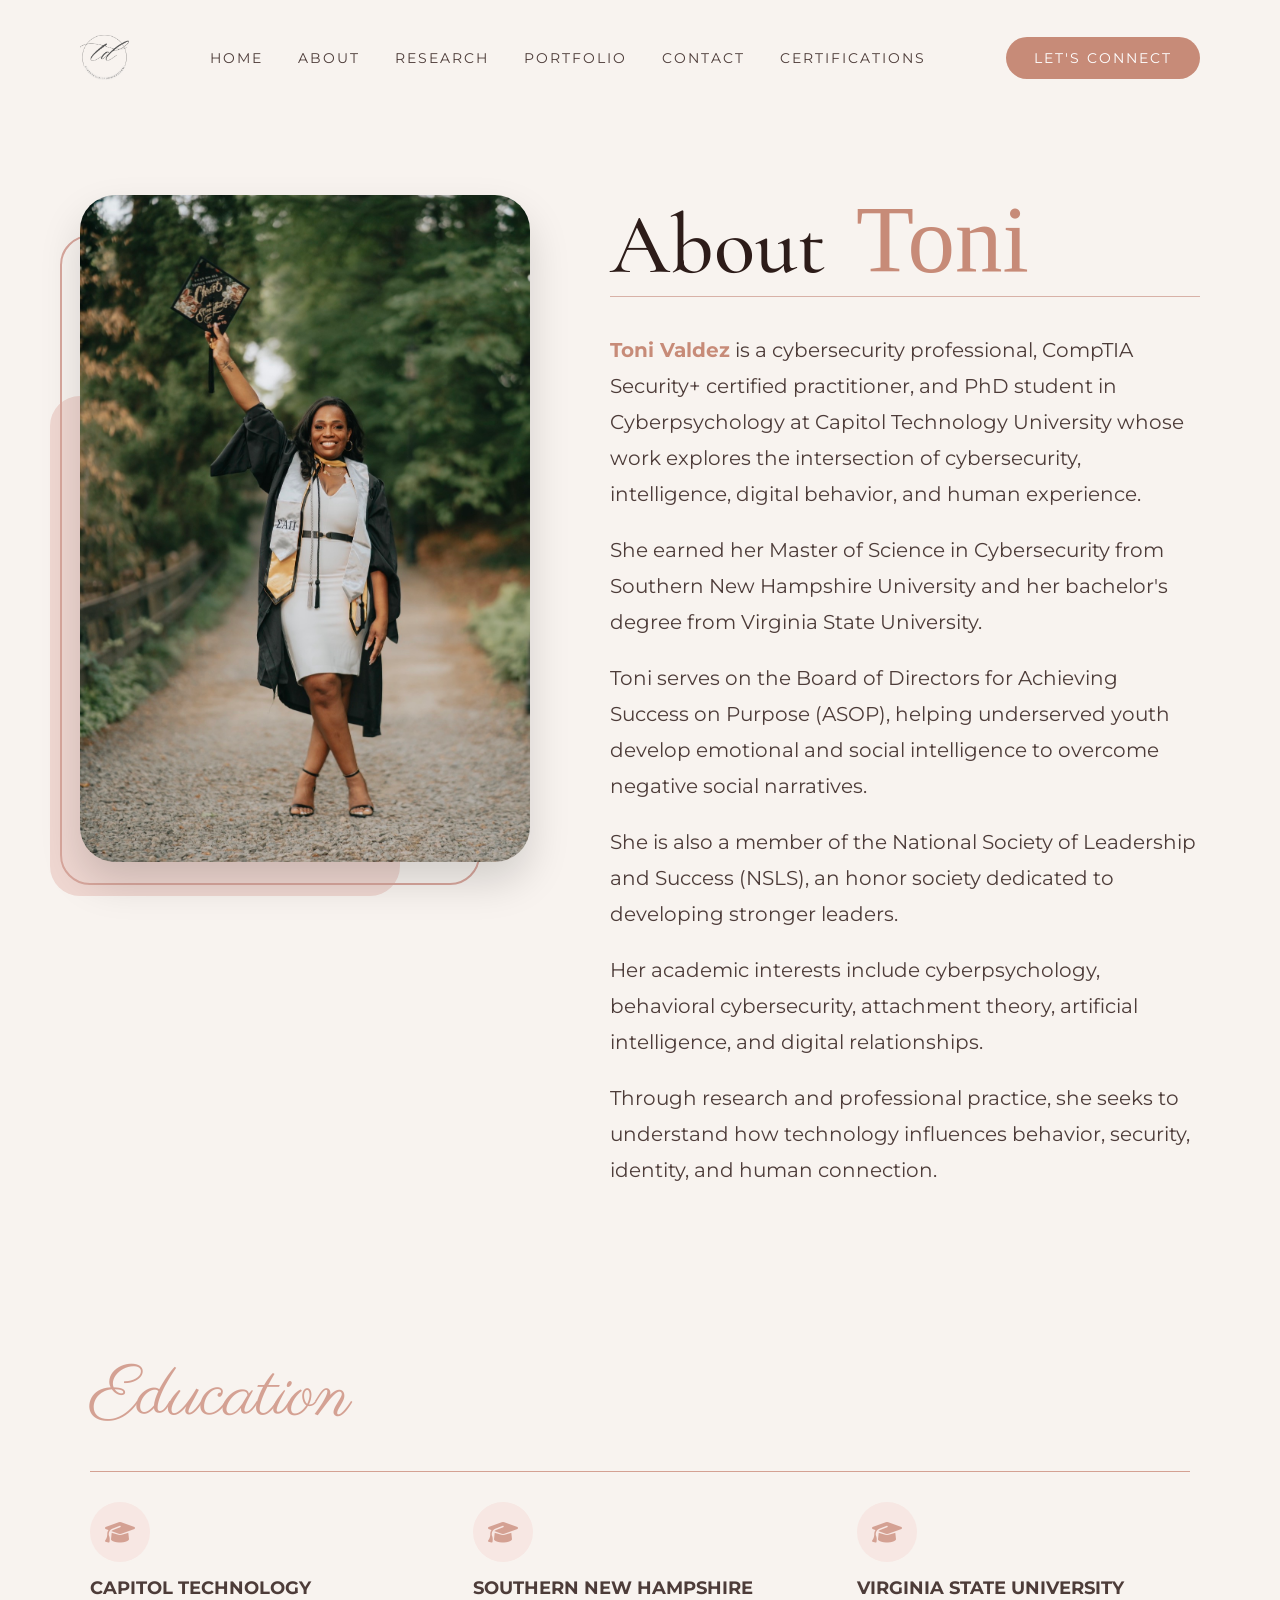
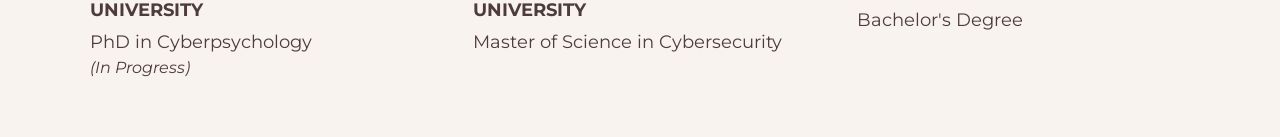
==== about.html @ 63607f55 "Add analytics to all pages" ====
<!DOCTYPE html>
<html lang="en">

<head>
    <!-- Google tag (gtag.js) -->
<script async src="https://www.googletagmanager.com/gtag/js?id=G-BZV366V9QW"></script>
<script>
  window.dataLayer = window.dataLayer || [];
  function gtag(){dataLayer.push(arguments);}
  gtag('js', new Date());

  gtag('config', 'G-BZV366V9QW');
</script>
    <meta charset="UTF-8">
    <meta name="viewport" content="width=device-width, initial-scale=1.0">
    <title>About | Toni Danielle</title>

    <link rel="stylesheet" href="style.css">

    <link rel="preconnect" href="https://fonts.googleapis.com">
    <link rel="preconnect" href="https://fonts.gstatic.com" crossorigin>

    <link href="https://fonts.googleapis.com/css2?family=Allura&display=swap" rel="stylesheet">

    <link rel="stylesheet"
        href="https://cdnjs.cloudflare.com/ajax/libs/font-awesome/6.5.1/css/all.min.css">
<link href="https://fonts.googleapis.com/css2?family=Parisienne&display=swap" rel="stylesheet">
</head>

<body>

<nav>

 <div class="logo">
    <a href="index.html">
        <img src="images/logo-transparent.png"
             alt="Toni Danielle Logo">
    </a>
</div>

    <ul>
        <li><a href="index.html">HOME</a></li>
        <li><a href="about.html" class="active">ABOUT</a></li>
        <li><a href="research.html">RESEARCH</a></li>
        <li><a href="portfolio.html">PORTFOLIO</a></li>
        <li><a href="contact.html">CONTACT</a></li>
        <li><a href="certifications.html">CERTIFICATIONS</a></li>
    </ul>

    <a href="contact.html" class="connect-btn">
    Let's Connect
</a>
</nav>

<section class="about-page">

    <div class="about-image">

        <div class="pink-box"></div>
        <div class="outline-box"></div>

        <img src="images/graduation.jpg" alt="Toni Valdez">

    </div>

    <div class="about-content">

        <h1>
            About <span>Toni</span>
        </h1>

        <div class="title-line"></div>

        <p>
            <strong>Toni Valdez</strong> is a cybersecurity professional,
            CompTIA Security+ certified practitioner, and PhD student in
            Cyberpsychology at Capitol Technology University whose work
            explores the intersection of cybersecurity, intelligence,
            digital behavior, and human experience.
        </p>

        <p>
            She earned her Master of Science in Cybersecurity from Southern
            New Hampshire University and her bachelor's degree from
            Virginia State University.
        </p>

        <p>
            Toni serves on the Board of Directors for Achieving Success on
            Purpose (ASOP), helping underserved youth develop emotional and
            social intelligence to overcome negative social narratives.
        </p>

        <p>
            She is also a member of the National Society of Leadership and
            Success (NSLS), an honor society dedicated to developing
            stronger leaders.
        </p>

        <p>
            Her academic interests include cyberpsychology, behavioral
            cybersecurity, attachment theory, artificial intelligence,
            and digital relationships.
        </p>

                <p>
            Through research and professional practice, she seeks to
            understand how technology influences behavior, security,
            identity, and human connection.
        </p>

    </div>

</section>

<section class="education-section">

    <h3>Education</h3>

    <div class="education">

        <div class="school">

            <div class="school-icon">
                <i class="fas fa-graduation-cap"></i>
            </div>

            <h4>CAPITOL TECHNOLOGY UNIVERSITY</h4>

            <p>PhD in Cyberpsychology</p>

            <span><em>(In Progress)</em></span>

        </div>

        <div class="school">

            <div class="school-icon">
                <i class="fas fa-graduation-cap"></i>
            </div>

            <h4>SOUTHERN NEW HAMPSHIRE UNIVERSITY</h4>

            <p>Master of Science in Cybersecurity</p>

        </div>

        <div class="school">

            <div class="school-icon">
                <i class="fas fa-graduation-cap"></i>
            </div>

            <h4>VIRGINIA STATE UNIVERSITY</h4>

            <p>Bachelor's Degree</p>

        </div>

    </div>

</section>

</body>
</html>
---- style.css ----
@import url('https://fonts.googleapis.com/css2?family=Cormorant+Garamond:wght@400;500;600&family=Montserrat:wght@300;400;500&family=Parisienne&display=swap');

* {
    margin: 0;
    padding: 0;
    box-sizing: border-box;
}

body {
    background: #f8f3ef;
    color: #4d3c39;
    font-family: 'Montserrat', sans-serif;
}

/* ---------- NAVIGATION ---------- */

nav {
    display: flex;
    justify-content: space-between;
    align-items: center;
    padding: 35px 80px;
}

nav ul {
    display: flex;
    list-style: none;
    gap: 35px;
}

nav a {
    text-decoration: none;
    color: #4d3c39;
    text-transform: uppercase;
    letter-spacing: 2px;
    font-size: 14px;
}

nav a:hover {
    color: #c78b78;
}

.connect-btn {
    display: inline-block;
    padding: 12px 28px;
    background-color: #c78b78;
    color: white;
    text-decoration: none;
    border-radius: 30px;
    font-family: 'Montserrat', sans-serif;
    transition: 0.3s ease;
}

.connect-btn:hover {
    background-color: #b47463;
}

/* ---------- HOME PAGE ---------- */

.hero {
    display: flex;
    align-items: center;
    justify-content: space-between;
    padding: 50px 80px;
    min-height: 80vh;
}

.left {
    width: 50%;
}

h1 {
    font-family: 'Cormorant Garamond', serif;
    font-size: 65px;
    line-height: .95;
    color: #c78b78;
    margin-bottom: 20px;
}

.line {
    width: 140px;
    height: 2px;
    background: #c78b78;
    margin: 30px 0;
}

.tagline {
    font-size: 19px;
    line-height: 1.6;
    max-width: 500px;
}

.left h2 {
    font-family: 'Parisienne', cursive;
    font-size: 40px;
    color: #c78b78;
    margin-top: 40px;
}

.left span {
    display: block;
    margin-top: 10px;
    text-transform: uppercase;
    letter-spacing: 3px;
    color: #c78b78;
    font-size: 14px;
}

.buttons {
    margin-top: 40px;
    display: flex;
    gap: 20px;
}

.primary-btn {
    display: inline-block;
    padding: 15px 35px;
    border-radius: 40px;
    background: #c78b78;
    color: white;
    text-decoration: none;
}

.secondary-btn {
    display: inline-block;
    padding: 15px 35px;
    border: 1px solid #c78b78;
    color: #c78b78;
    border-radius: 40px;
    text-decoration: none;
}

.right {
    position: relative;
}

.circle {
    position: absolute;
    width: 450px;
    height: 450px;
    background: #edd9d1;
    border-radius: 50%;
    right: -20px;
    top: 40px;
    z-index: -1;
}

.right img {
    width: 380px;
    border-radius: 25px;
}

/* ---------- INTERIOR PAGES ---------- */

.page {
    max-width: 1200px;
    margin: auto;
    padding: 80px;
}

/* ---------- ABOUT ---------- */

.about-page {
    max-width: 1400px;
    margin: auto;
    padding: 80px;
    display: flex;
    gap: 80px;
    align-items: flex-start;
}

.about-image {
    position: relative;
    width: 450px;
}

.about-image img {
    width: 100%;
    border-radius: 35px;
    position: relative;
    z-index: 3;
    box-shadow: 0 20px 40px rgba(0,0,0,.15);
}

.pink-box {
    position: absolute;
    width: 350px;
    height: 500px;
    background: #efd7d1;
    left: -30px;
    bottom: -30px;
    border-radius: 30px;
    z-index: 1;
}

.outline-box {
    position: absolute;
    width: 420px;
    height: 650px;
    border: 2px solid #d8a79d;
    left: -20px;
    top: 40px;
    border-radius: 30px;
    z-index: 2;
}

.about-content {
    flex: 1;
}

.about-content h1 {
    font-family: 'Cormorant Garamond', serif;
    font-size: 85px;
    font-weight: 500;
    color: #2d1c19;
    margin-bottom: 10px;
}

.about-content h1 span {
    font-family: 'Great Vibes', cursive;
    color: #c78b78;
    font-size: 95px;
    font-weight: normal;
    margin-left: 10px;
}

.title-line {
    width: 100%;
    height: 1px;
    background: #d8b1a7;
    margin-bottom: 35px;
}

.about-content p {
    font-size: 20px;
    line-height: 1.8;
    margin-bottom: 20px;
}

.about-content strong {
    color: #c78b78;
}

.about-content h3 {
    margin-top: 50px;
    color: #c78b78;
    font-family: 'Parisienne', cursive;
    font-size: 50px;
    font-weight: normal;
}

.education-section {
    max-width: 1200px;
    margin: 60px auto;
    padding: 0 50px;
    box-sizing: border-box;
}

.education-section h3 {
    font-family: 'Parisienne', cursive;
    font-size: 72px;
    color: #d4a193;
    font-weight: 400;
    margin-bottom: 25px;
}

.education {
    display: flex;
    justify-content: space-between;
    gap: 50px;
    border-top: 1px solid #d4a193;
    padding-top: 30px;
}

.school {
    flex: 1;
}

.school-icon {
    width: 60px;
    height: 60px;
    border-radius: 50%;
    background: #f7e7e3;
    display: flex;
    align-items: center;
    justify-content: center;
    color: #d4a193;
    font-size: 24px;
    margin-bottom: 15px;
}
.school {
    flex: 1;
}

.school h4 {
    font-size: 18px;
    margin-bottom: 10px;
}

.school p {
    font-size: 18px;
    margin-bottom: 5px;
}

.school span {
    font-style: italic;
}

/* ---------- RESEARCH ---------- */

.card-grid {
    display: grid;
    grid-template-columns: repeat(2, 1fr);
    gap: 30px;
    margin-top: 50px;
}

.card {
    background: white;
    border-radius: 25px;
    padding: 40px;
    box-shadow: 0 10px 25px rgba(0,0,0,.08);
}

.card h3 {
    color: #c78b78;
    margin-bottom: 15px;
}/* CONTACT PAGE */

.contact-page {
    max-width: 1300px;
    margin: auto;
    padding: 80px;
    display: flex;
    gap: 80px;
    align-items: center;
}

.contact-left {
    flex: 1;
}

.contact-left h1 {
    font-family: 'Cormorant Garamond', serif;
    font-size: 80px;
    color: #2d1c19;
}

.contact-left h1 span {
    font-family: 'Great Vibes', cursive;
    color: #c78b78;
    font-size: 95px;
    font-weight: normal;
}

.contact-left p {
    font-size: 20px;
    line-height: 1.8;
    margin-bottom: 25px;
}

.contact-card {
    background: white;
    padding: 30px;
    border-radius: 25px;
    margin-top: 25px;
    box-shadow: 0 10px 25px rgba(0,0,0,.08);
}

.contact-card h3 {
    color: #c78b78;
    margin-bottom: 15px;
    font-size: 24px;
}

.contact-card p {
    margin-bottom: 10px;
}

.contact-right {
    flex: 1;
}

.contact-box {
    background: #efd7d1;
    padding: 60px;
    border-radius: 35px;
}

.contact-box h2 {
    font-family: 'Great Vibes', cursive;
    color: #7d5c53;
    font-size: 60px;
    margin-bottom: 20px;
}

.contact-box p {
    font-size: 22px;
    line-height: 1.8;
}.contact-card a {
    text-decoration: none;
    color: #c78b78;
    font-weight: 500;
    transition: 0.3s;
}

.contact-card a:hover {
    color: #8b5e52;
}/* PORTFOLIO PAGE */

.portfolio-page {
    max-width: 1300px;
    margin: auto;
    padding: 80px;
}

.portfolio-page h1 {
    font-family: 'Cormorant Garamond', serif;
    font-size: 80px;
    color: #2d1c19;
}

.portfolio-page h1 span {
    font-family: 'Great Vibes', cursive;
    color: #c78b78;
    font-size: 95px;
    font-weight: normal;
}

.portfolio-intro {
    font-size: 22px;
    margin-bottom: 50px;
    line-height: 1.8;
}

.portfolio-grid {
    display: grid;
    grid-template-columns: repeat(2, 1fr);
    gap: 30px;
}

.portfolio-card {
    background: white;
    padding: 40px;
    border-radius: 30px;
    box-shadow: 0 10px 25px rgba(0,0,0,.08);
}

.portfolio-card h3 {
    color: #c78b78;
    margin-bottom: 15px;
    font-size: 28px;
}

.portfolio-card p {
    line-height: 1.7;
}

.portfolio-card a {
    color: #c78b78;
    text-decoration: none;
    font-weight: 500;
}/* RESEARCH PAGE */

.research-page {
    max-width: 1300px;
    margin: auto;
    padding: 80px;
}

.research-page h1 {
    font-family: 'Cormorant Garamond', serif;
    font-size: 80px;
    color: #2d1c19;
}

.research-page h1 span {
    font-family: 'Great Vibes', cursive;
    color: #c78b78;
    font-size: 95px;
    font-weight: normal;
}

.research-intro {
    font-size: 22px;
    line-height: 1.8;
    margin-bottom: 50px;
}

.research-grid {
    display: grid;
    grid-template-columns: repeat(2, 1fr);
    gap: 30px;
}

.research-card {
    background: white;
    padding: 40px;
    border-radius: 30px;
    box-shadow: 0 10px 25px rgba(0,0,0,.08);
}

.research-card h3 {
    color: #c78b78;
    font-size: 28px;
    margin-bottom: 15px;
}

.research-card p {
    line-height: 1.7;
}
/* ---------- MOBILE RESPONSIVE ---------- */

@media screen and (max-width: 768px) {

    nav {
        flex-direction: column;
        gap: 20px;
        padding: 20px;
    }

    nav ul {
        flex-direction: column;
        gap: 15px;
        text-align: center;
    }

    .hero {
        flex-direction: column;
        text-align: center;
        align-items: center;
        padding: 40px 20px;
        min-height: auto;
        gap: 30px;
    }

    .left,
    .right {
        width: 100%;
        max-width: 100%;
    }

    h1 {
        font-size: 55px;
        line-height: 1;
    }

    .tagline {
        font-size: 20px;
    }

    .left h2 {
        font-size: 36px;
    }

    .buttons {
        flex-direction: column;
        align-items: center;
        gap: 15px;
    }

    .circle {
        display: none;
    }

    .right img {
        width: 300px;
        max-width: 90%;
        margin: 0 auto;
        display: block;
    }

    .about-page {
        flex-direction: column;
        gap: 40px;
        padding: 40px 20px;
        text-align: center;
    }

    .about-image {
        width: 100%;
        max-width: 300px;
    }

    .about-image img {
        width: 100%;
    }

    .pink-box,
    .outline-box {
        display: none;
    }

    .about-content h1 {
        font-size: 55px;
    }

    .about-content h1 span {
        font-size: 60px;
    }

    .about-content p {
        font-size: 18px;
        line-height: 1.8;
    }

    .education {
    display: flex;
    justify-content: space-between;
    gap: 40px;
    border-top: 1px solid #d9b3aa;
    padding-top: 30px;
    margin-top: 30px;
}

.school {
    flex: 1;
}

.school h4 {
    font-size: 20px;
    margin-bottom: 15px;
    color: #3d2a28;
}

.school p {
    margin-bottom: 10px;
}

.school-icon {
    width: 55px;
    height: 55px;
    border-radius: 50%;
    background: #f4dfd8;
    display: flex;
    align-items: center;
    justify-content: center;
    color: #c98f81;
    font-size: 24px;
    margin-bottom: 20px;
}

    .research-page,
    .portfolio-page,
    .contact-page {
        padding: 40px 20px;
    }

    .research-page h1,
    .portfolio-page h1,
    .contact-left h1 {
        font-size: 55px;
    }

    .research-page h1 span,
    .portfolio-page h1 span,
    .contact-left h1 span {
        font-size: 65px;
    }

    .research-grid,
    .portfolio-grid {
        grid-template-columns: 1fr;
    }

    .contact-page {
        flex-direction: column;
        gap: 40px;
    }

    .contact-box {
        padding: 35px;
    }

    .contact-box h2 {
        font-size: 45px;
    }
}.project-image-card img {
    width: 100%;
    height: 220px;
    object-fit: cover;
    border-radius: 10px;
    margin-bottom: 15px;
}

.project-image-card h3 {
    margin-top: 10px;
}

.project-image-card a {
    display: inline-block;
    margin-top: 15px;
    color: #d4af37;
    text-decoration: none;
    font-weight: 500;
}

.project-image-card a:hover {
    color: white;
}.portfolio-card a {
    display: inline-block;
    margin-top: 15px;
    color: #d4af37;
    text-decoration: none;
    font-weight: 500;
    transition: 0.3s;
}

.portfolio-card a:hover {
    color: white;
}.project-image-card img {
    width: 100%;
    height: 220px;
    object-fit: cover;
    border-radius: 10px;
    margin-bottom: 15px;
    display: block;
    transition: transform 0.3s ease;
}
.project-image-card:hover img {
    transform: scale(1.03);
}

.logo {
    font-family: 'Cormorant Garamond', serif;
    font-size: 42px;
    color: #c78b78;
}

.logo a {
    text-decoration: none;
    color: #2d1c19;
    display: flex;
    align-items: center;
}

.logo a:hover {
    color: #c78b78;
}

.logo img {
    height: 45px;
    width: auto;
    display: block;
}
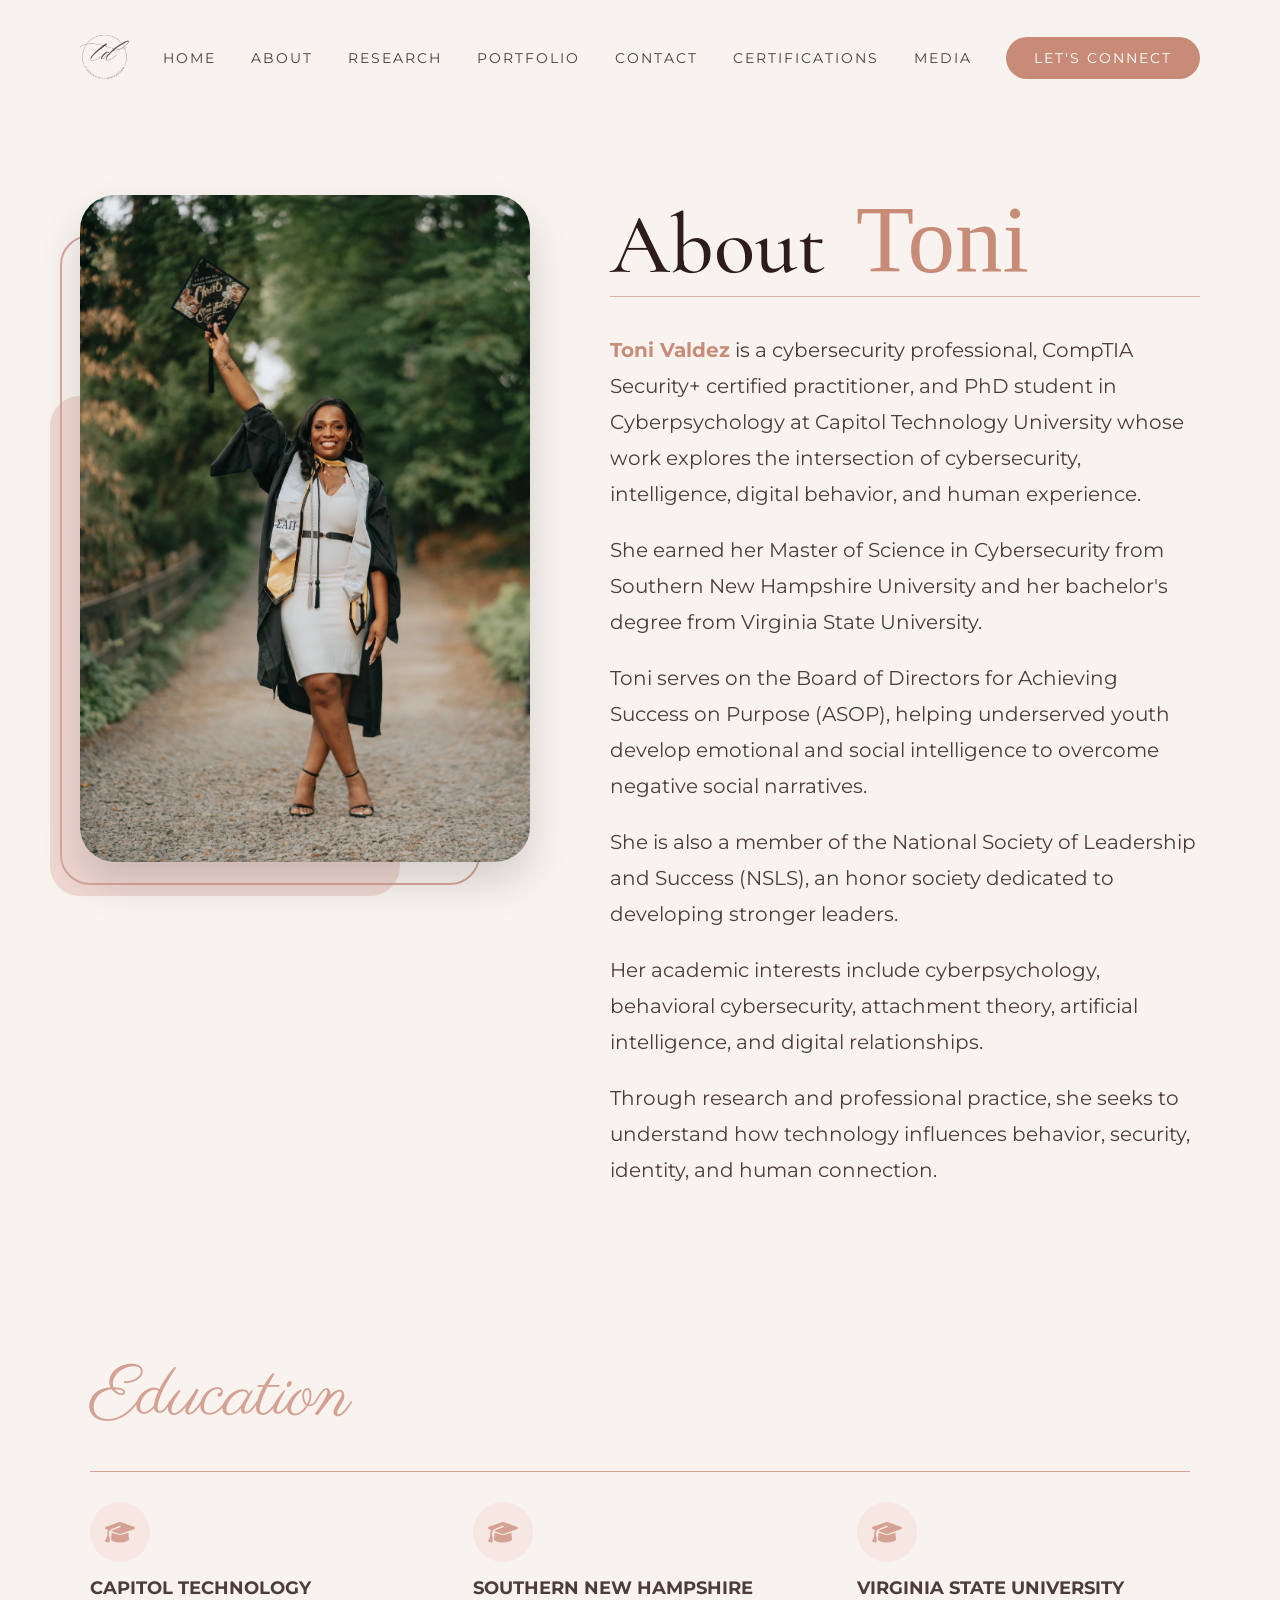
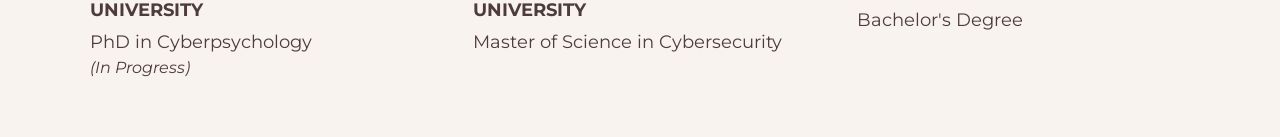
==== commit eb9d395f: "Add media link to all pages" ====
--- a/about.html
+++ b/about.html
@@ -45,6 +45,7 @@
         <li><a href="portfolio.html">PORTFOLIO</a></li>
         <li><a href="contact.html">CONTACT</a></li>
         <li><a href="certifications.html">CERTIFICATIONS</a></li>
+        <li><a href="media.html">MEDIA</a></li>
     </ul>
 
     <a href="contact.html" class="connect-btn">
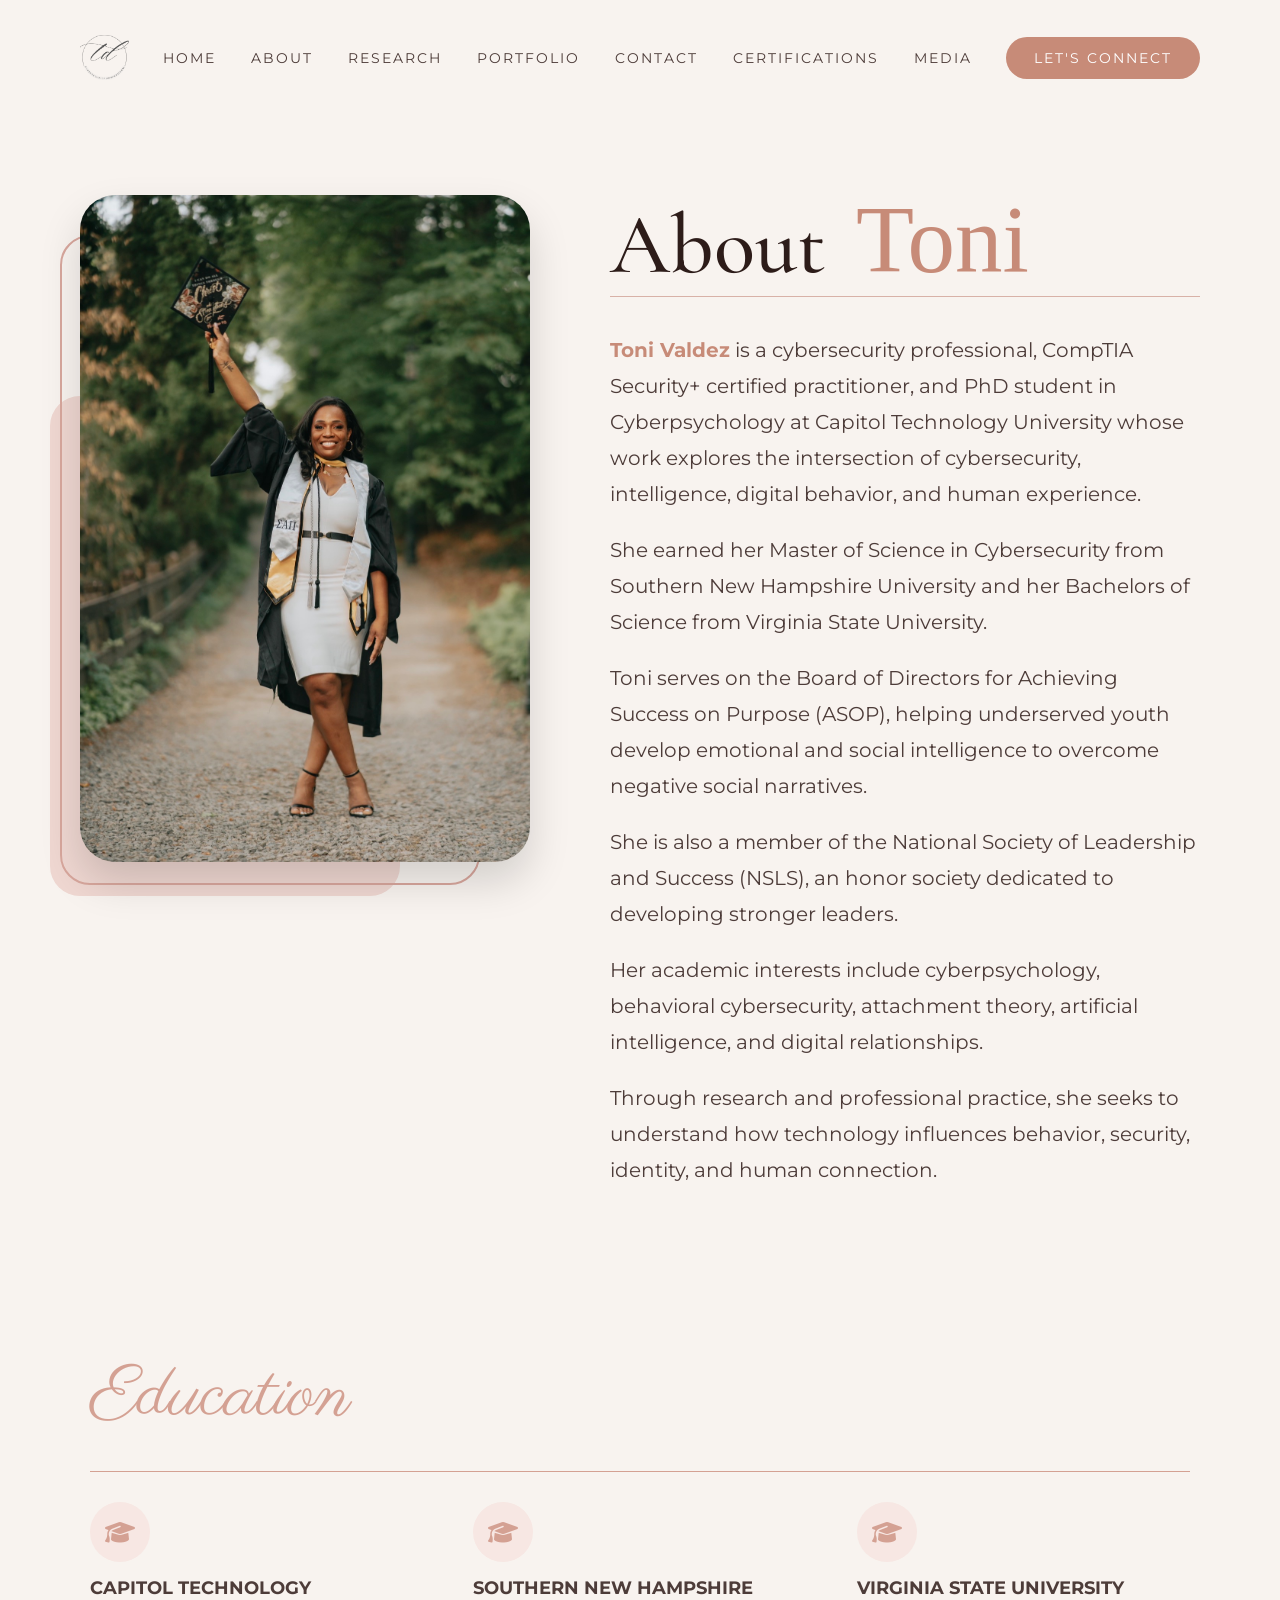
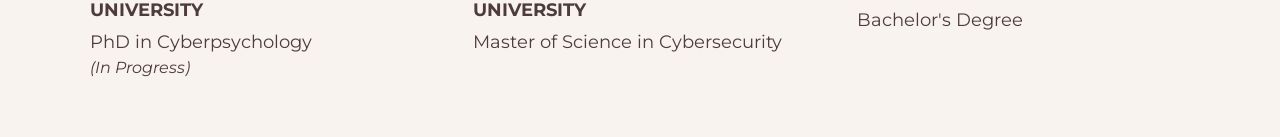
==== commit 1c30a9a9: "Capitalized Bachelors in About section" ====
--- a/about.html
+++ b/about.html
@@ -82,20 +82,24 @@
 
         <p>
             She earned her Master of Science in Cybersecurity from Southern
-            New Hampshire University and her bachelor's degree from
+            New Hampshire University and her Bachelors of Science from
             Virginia State University.
         </p>
 
         <p>
-            Toni serves on the Board of Directors for Achieving Success on
-            Purpose (ASOP), helping underserved youth develop emotional and
-            social intelligence to overcome negative social narratives.
+            <p>
+    Toni serves on the Board of Directors for
+    <a href="https://www.asopnc.org" target="_blank" rel="noopener noreferrer">Achieving Success on Purpose (ASOP)</a>,
+    helping underserved youth develop emotional and social intelligence to overcome negative social narratives.
+</p>
         </p>
 
         <p>
-            She is also a member of the National Society of Leadership and
-            Success (NSLS), an honor society dedicated to developing
-            stronger leaders.
+            <p>
+    She is also a member of the
+    <a href="https://www.nsls.org/" target="_blank" rel="noopener noreferrer">National Society of Leadership and Success (NSLS)</a>,
+    an honor society dedicated to developing stronger leaders.
+</p>
         </p>
 
         <p>
--- a/style.css
+++ b/style.css
@@ -742,3 +742,10 @@
     width: auto;
     display: block;
 }
+.about-content a,
+.about-content a:visited,
+.about-content a:hover,
+.about-content a:active {
+    color: inherit;
+    text-decoration: none;
+}
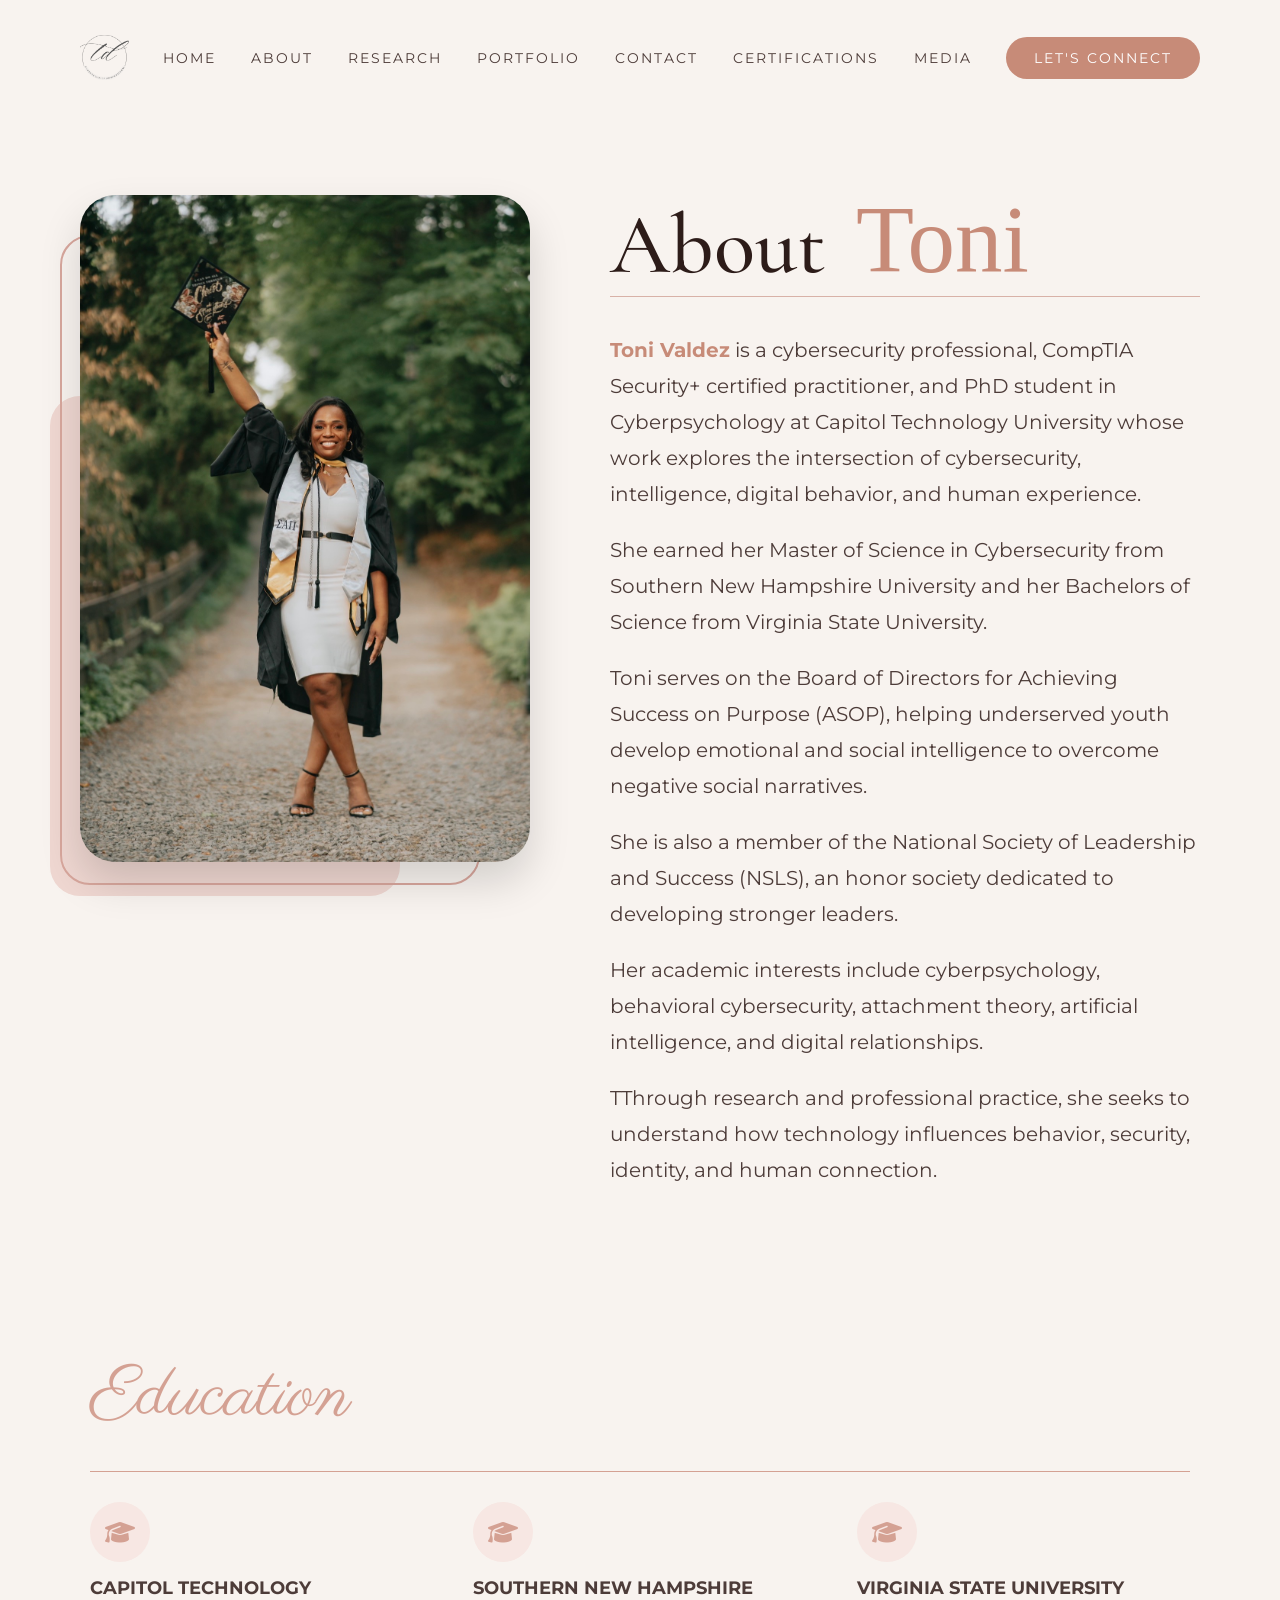
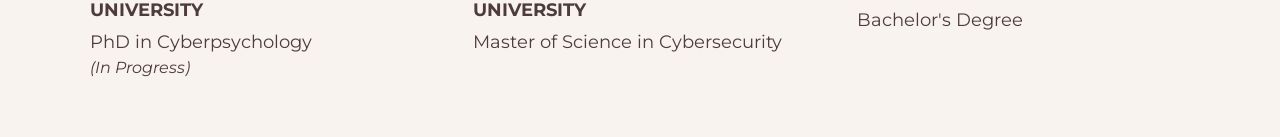
==== commit c6accacf: "change info in about me" ====
--- a/about.html
+++ b/about.html
@@ -103,15 +103,11 @@
         </p>
 
         <p>
-            Her academic interests include cyberpsychology, behavioral
-            cybersecurity, attachment theory, artificial intelligence,
-            and digital relationships.
+            Her academic interests include cyberpsychology, behavioral cybersecurity, attachment theory, artificial intelligence, and digital relationships.
         </p>
 
                 <p>
-            Through research and professional practice, she seeks to
-            understand how technology influences behavior, security,
-            identity, and human connection.
+            TThrough research and professional practice, she seeks to understand how technology influences behavior, security, identity, and human connection.
         </p>
 
     </div>
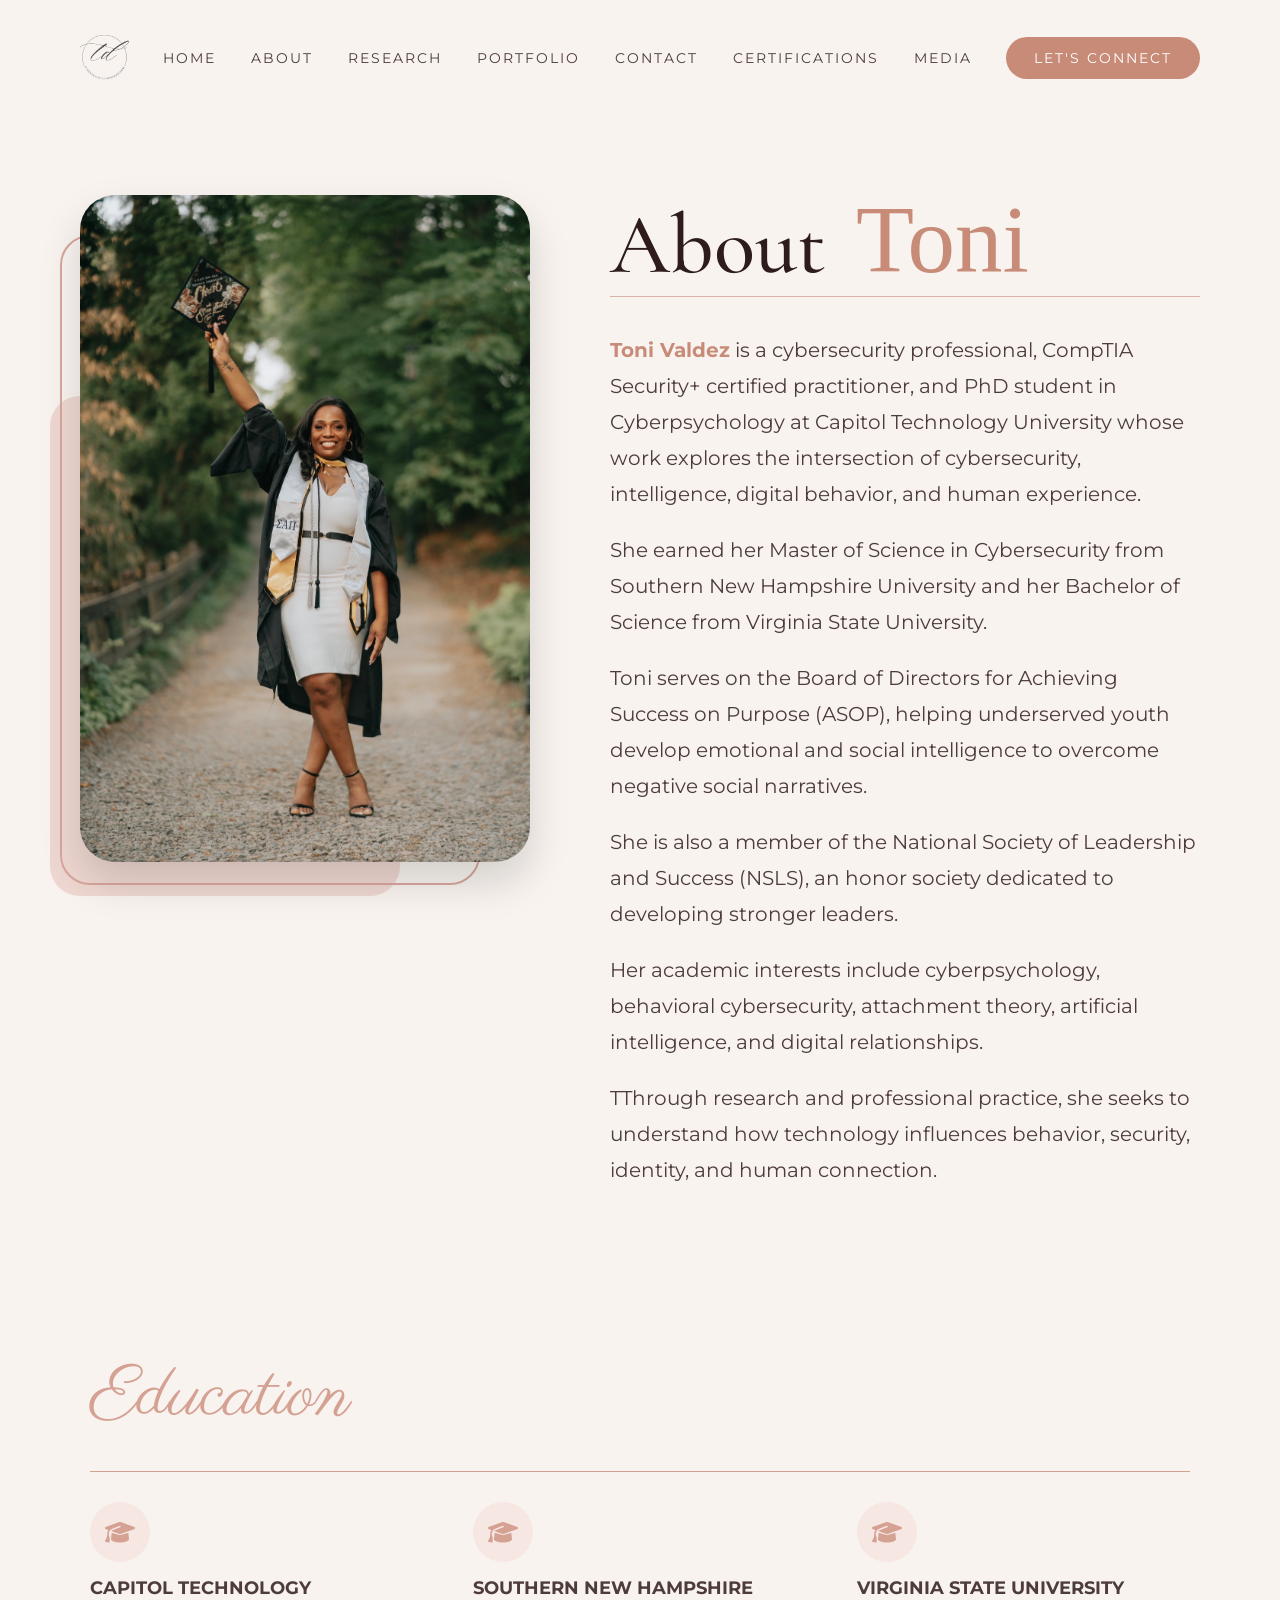
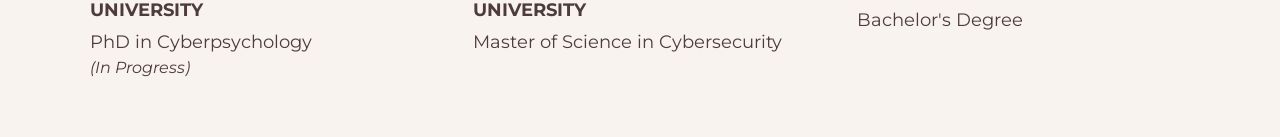
==== commit 689dca0d: "Changed gramatically errors" ====
--- a/about.html
+++ b/about.html
@@ -82,7 +82,7 @@
 
         <p>
             She earned her Master of Science in Cybersecurity from Southern
-            New Hampshire University and her Bachelors of Science from
+            New Hampshire University and her Bachelor of Science from
             Virginia State University.
         </p>
 
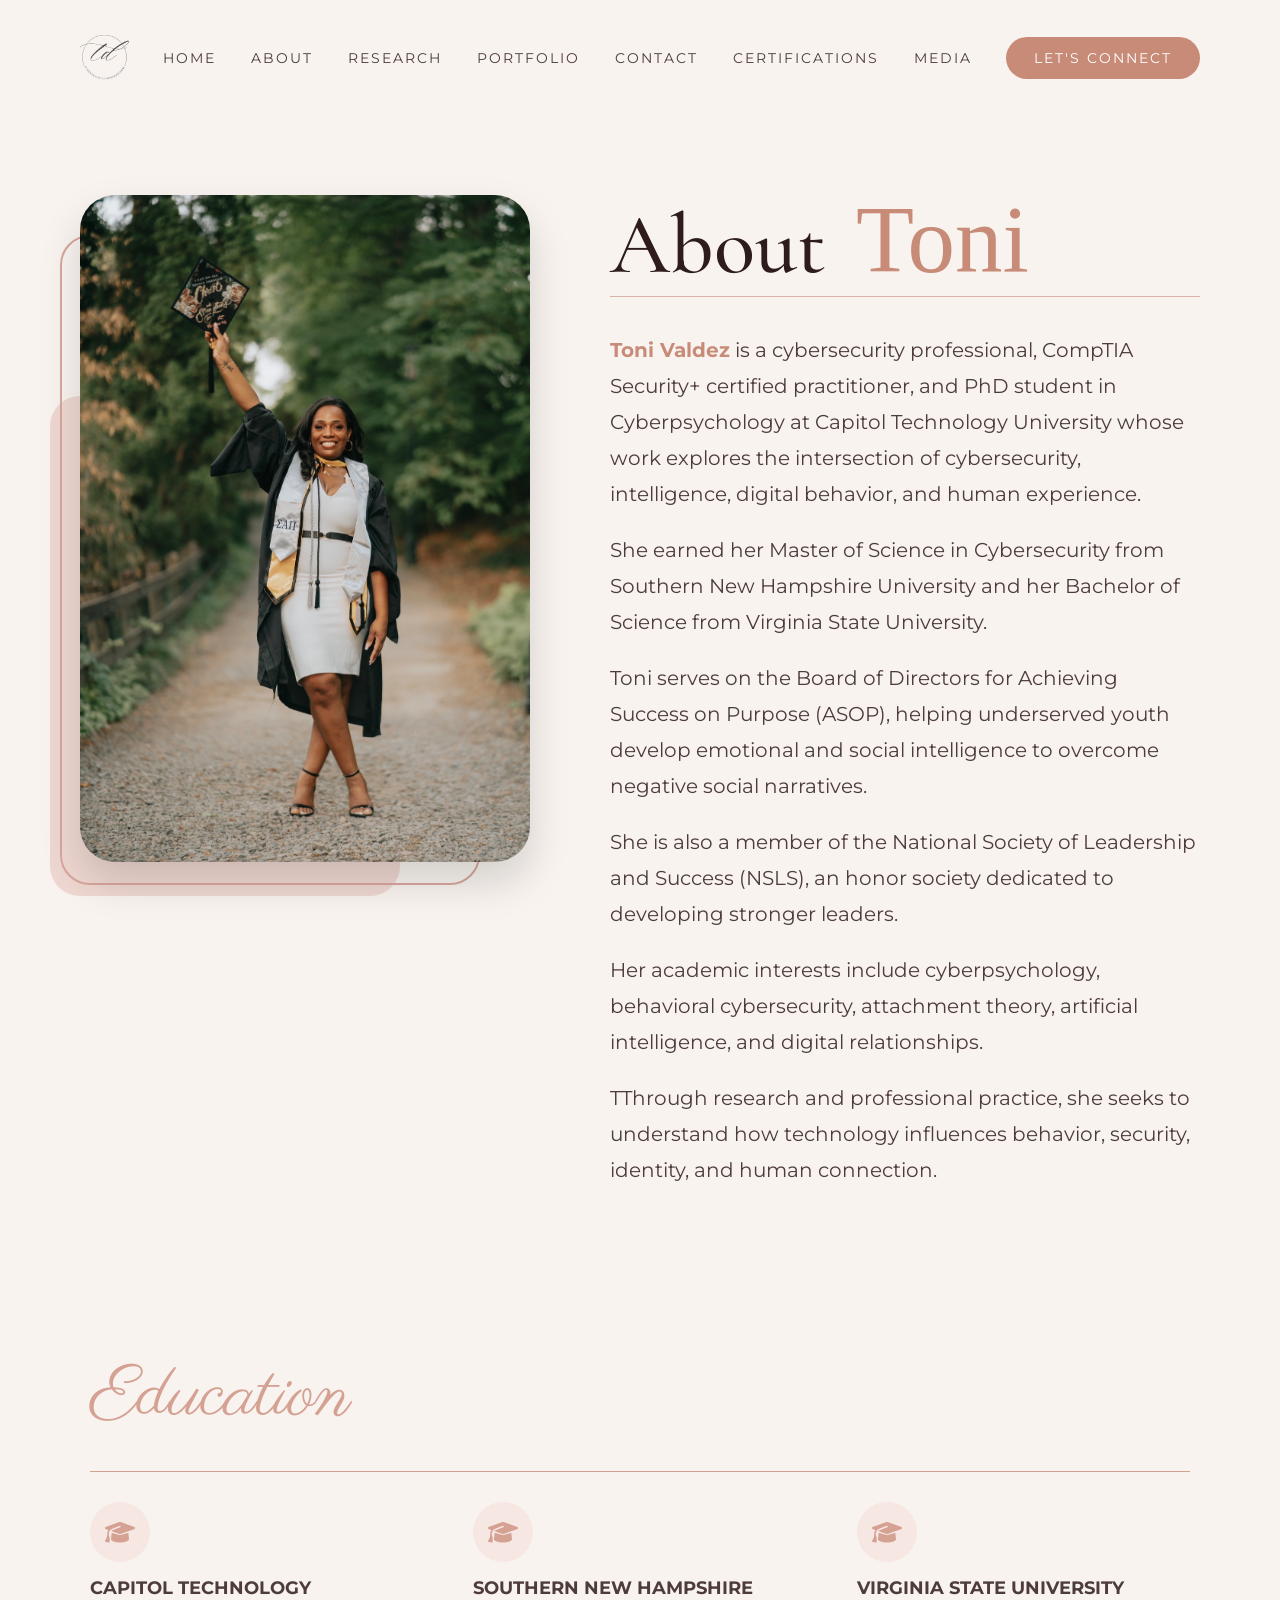
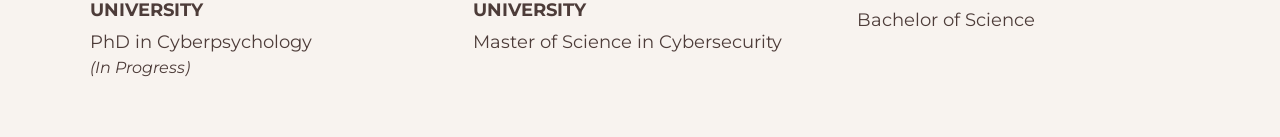
==== commit bc6dc52b: "Changed Bachelor of Science" ====
--- a/about.html
+++ b/about.html
@@ -154,7 +154,7 @@
 
             <h4>VIRGINIA STATE UNIVERSITY</h4>
 
-            <p>Bachelor's Degree</p>
+            <p>Bachelor of Science</p>
 
         </div>
 
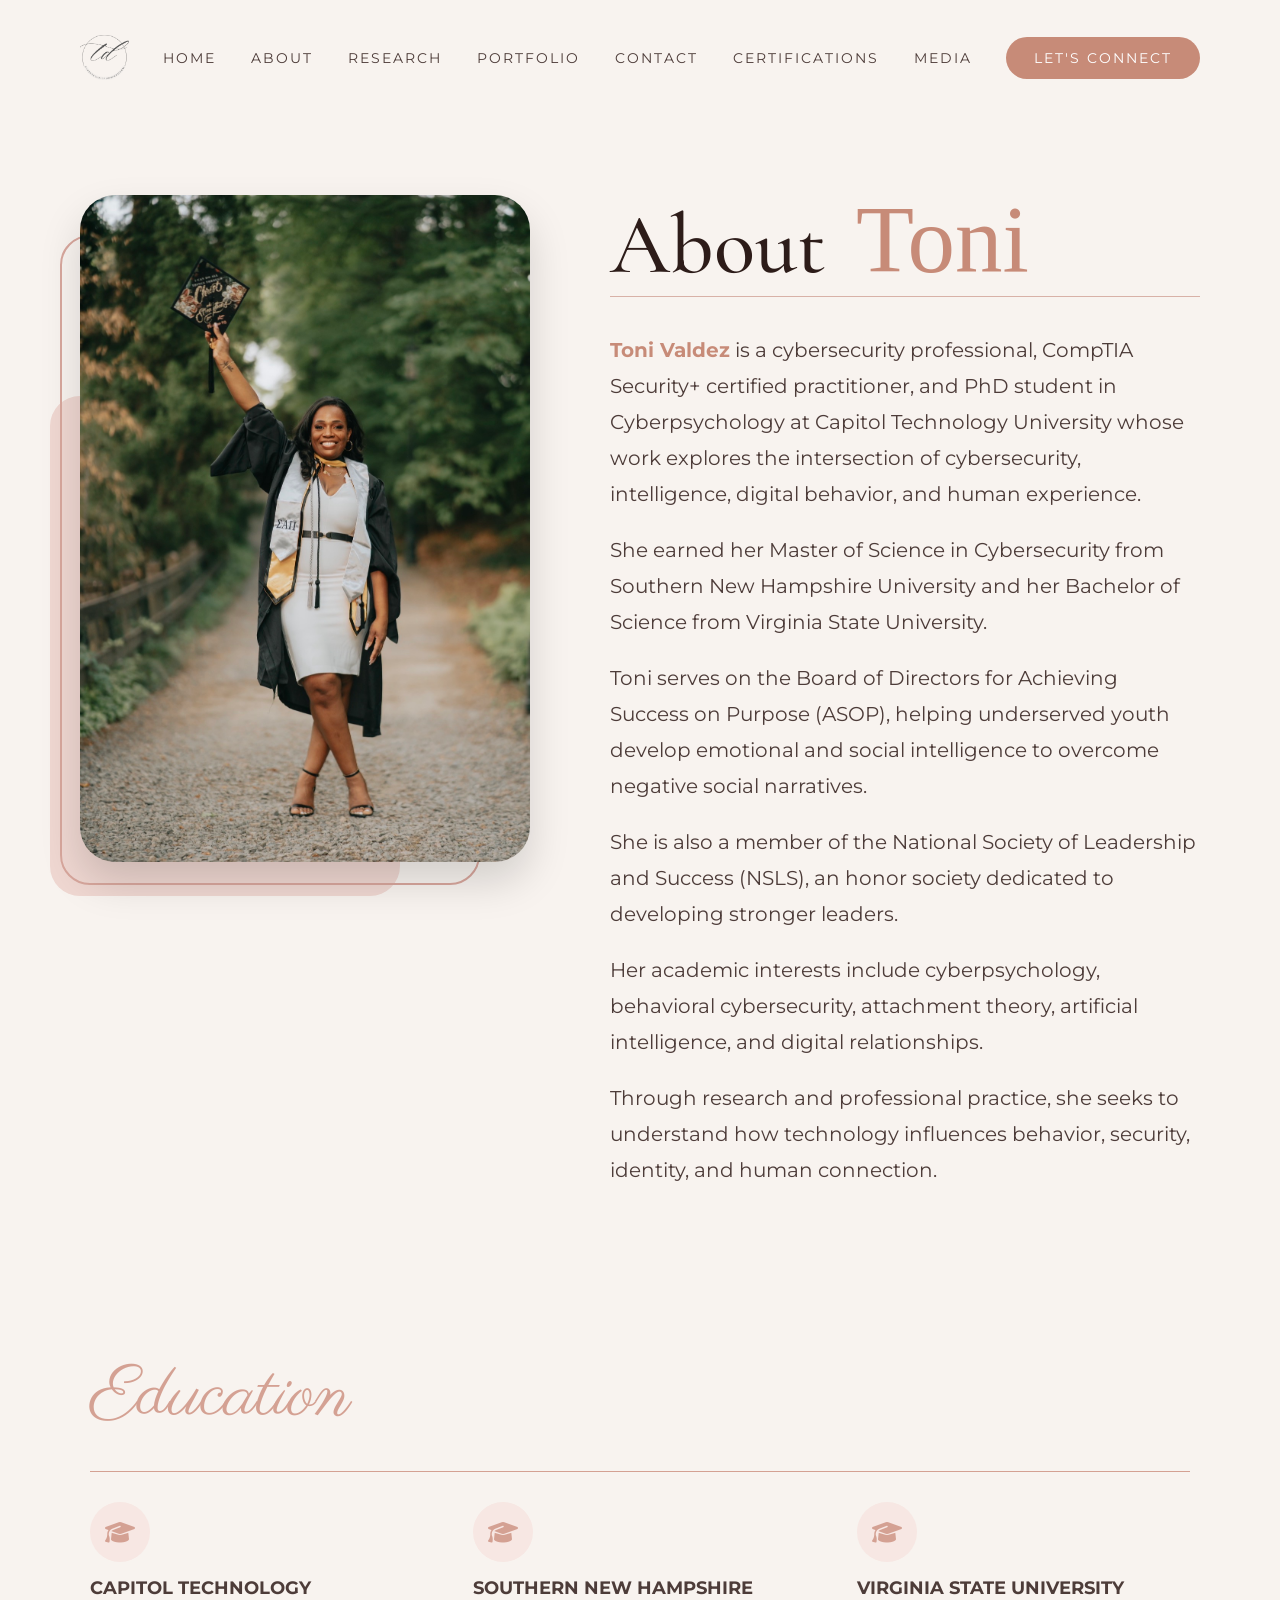
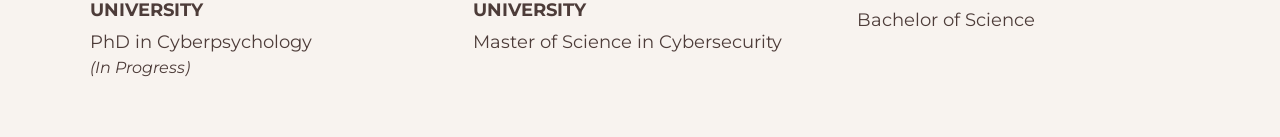
==== commit f6f05306: "Edited Grammar in about section" ====
--- a/about.html
+++ b/about.html
@@ -107,7 +107,7 @@
         </p>
 
                 <p>
-            TThrough research and professional practice, she seeks to understand how technology influences behavior, security, identity, and human connection.
+            Through research and professional practice, she seeks to understand how technology influences behavior, security, identity, and human connection.
         </p>
 
     </div>
